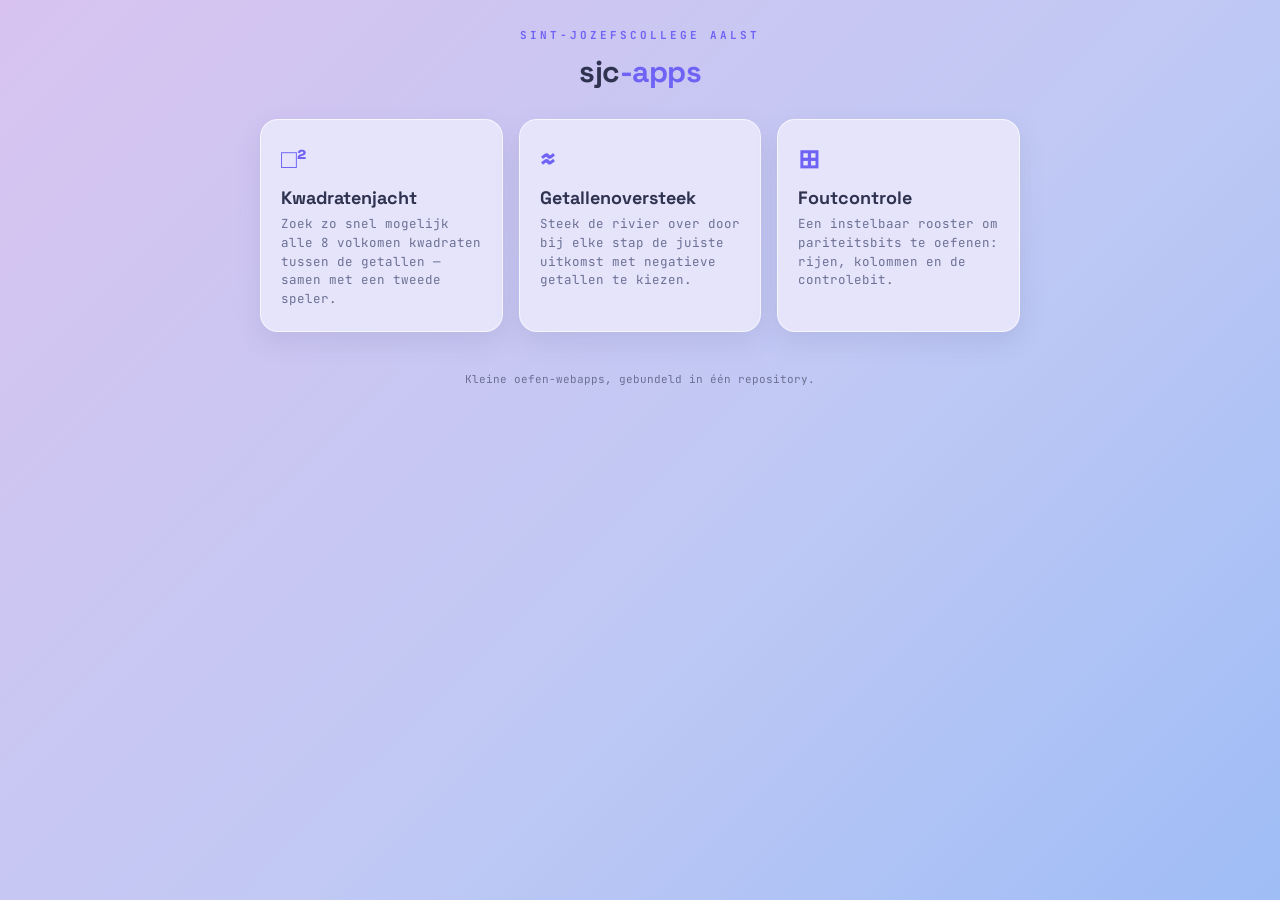
==== index.html @ 174e54f4 "Update links and headings in index.html" ====
<!DOCTYPE html>
<html lang="nl">
<head>
<meta charset="UTF-8">
<meta name="viewport" content="width=device-width, initial-scale=1.0">
<title>sjc-apps</title>
<link rel="stylesheet" href="shared/base.css">
<link rel="stylesheet" href="style.css">
</head>
<body>

<div class="wrap">
  <div class="masthead">
    <div class="eyebrow">Sint-Jozefscollege Aalst</div>
    <h1>sjc<span class="sup">-apps</span></h1>
  </div>

  <div class="app-grid">
    <a class="app-card" href="kwadratenjacht/">
      <div class="icon">□²</div>
      <h2>Kwadratenjacht</h2>
      <p>Zoek zo snel mogelijk alle 8 volkomen kwadraten tussen de getallen — samen met een tweede speler.</p>
    </a>

    <a class="app-card" href="oversteek/">
      <div class="icon">≈</div>
      <h2>Getallenoversteek</h2>
      <p>Steek de rivier over door bij elke stap de juiste uitkomst met negatieve getallen te kiezen.</p>
    </a>

    <a class="app-card" href="pariteitscontrole/">
      <div class="icon">⊞</div>
      <h2>Foutcontrole</h2>
      <p>Een instelbaar rooster om pariteitsbits te oefenen: rijen, kolommen en de controlebit.</p>
    </a>
  </div>

  <div class="footer-row">
    <p class="hint">Kleine oefen-webapps, gebundeld in één repository.</p>
  </div>
</div>

</body>
</html>
---- shared/base.css ----
@import url('https://fonts.googleapis.com/css2?family=Space+Grotesk:wght@500;600;700&family=JetBrains+Mono:wght@400;500;700&display=swap');

:root{
  --bg-1: #d8c3f0;
  --bg-2: #c1c9f4;
  --bg-3: #9fbdf6;

  --panel: #e6e4fb;
  --panel-border: #ffffffaa;

  --tile: #ffffff;
  --tile-shadow: rgba(60, 66, 110, 0.16);
  --tile-text: #2f3350;

  --accent: #6f63f5;
  --accent-2: #8b7ff8;

  --p1: #6f63f5;
  --p1-soft: #e3e0fd;
  --p2: #ef8a3d;
  --p2-soft: #fde8d4;

  --correct: #55c793;
  --correct-bg: #d9f5e6;
  --wrong: #f0587a;
  --wrong-bg: #fcdfe6;
  --missed: #f0a93b;
  --missed-bg: #fdecd0;

  --text: #2f3350;
  --text-muted: #6b7094;
}

*{ box-sizing: border-box; }

html,body{
  margin:0;
  padding:0;
  min-height: 100vh;
  font-family: 'JetBrains Mono', monospace;
  color: var(--text);
}

body{
  display:flex;
  align-items:flex-start;
  justify-content:center;
  padding: 28px 14px;
  background: linear-gradient(135deg, var(--bg-1) 0%, var(--bg-2) 55%, var(--bg-3) 100%);
  background-attachment: fixed;
}

.wrap{
  width: 100%;
  max-width: 920px;
}

.masthead{ text-align:center; margin-bottom: 18px; }
.masthead .eyebrow{
  font-size: 11px; letter-spacing: 3px; color: var(--accent);
  text-transform: uppercase; margin-bottom: 6px; font-weight: 700;
}
.masthead h1{
  font-family: 'Space Grotesk', sans-serif; font-weight: 700;
  font-size: 30px; margin: 0; letter-spacing: -0.5px; color: var(--text);
}
.masthead h1 .sup{ color: var(--accent); }

.hud{
  display:flex;
  justify-content: center;
  align-items:center;
  gap: 28px;
  margin-bottom: 14px;
  padding: 12px 20px;
  background: var(--panel);
  border: 1px solid var(--panel-border);
  border-radius: 14px;
  box-shadow: 0 6px 18px rgba(90, 90, 150, 0.12);
  flex-wrap: wrap;
}
.hud-item{ display:flex; flex-direction:column; gap: 2px; align-items:center; }
.hud-item .label{ font-size: 10px; letter-spacing: 1.5px; text-transform: uppercase; color: var(--text-muted); }
.hud-item .value{ font-family:'Space Grotesk', sans-serif; font-size: 20px; font-weight: 700; }

.progress-dots{ display:grid; gap: 5px; margin-bottom: 14px; }
.progress-dots .pd{
  height: 8px; border-radius: 4px; background: #ffffff;
  border: 1px solid #d9d6f2; transition: background 0.2s, border-color 0.2s, transform 0.2s;
}
.progress-dots .pd.on,
.progress-dots .pd.done{ background: var(--correct); border-color: var(--correct); }
.progress-dots .pd.current{ background: var(--accent); border-color: var(--accent); transform: scaleY(1.3); }

.footer-row{
  display:flex; justify-content: center; align-items:center;
  margin-top: 14px; gap: 10px; text-align:center;
}
.hint{ font-size: 11px; color: var(--text-muted); line-height: 1.5; }

.overlay{
  position: fixed; inset: 0; background: rgba(60, 55, 100, 0.35); backdrop-filter: blur(2px);
  display:none; align-items:center; justify-content:center; padding: 20px; z-index: 10;
}
.overlay.show{ display:flex; }

.notice{
  position: fixed;
  top: 16px;
  left: 50%;
  transform: translateX(-50%) translateY(-16px);
  z-index: 15;
  width: calc(100% - 28px);
  max-width: 400px;
  opacity: 0;
  pointer-events: none;
  transition: opacity 0.3s, transform 0.3s;
}
.notice.show{
  opacity: 1;
  transform: translateX(-50%) translateY(0);
  pointer-events: auto;
}
.notice .card{
  padding: 20px 22px;
  box-shadow: 0 14px 34px rgba(60, 55, 100, 0.32);
}
.notice .card .icon{ font-size: 26px; margin-bottom: 2px; }
.notice .card h2{ font-size: 17px; margin-bottom: 5px; }
.notice .card p{ font-size: 12px; margin-bottom: 14px; }
.notice .card .stat-row{ margin-bottom: 14px; gap: 18px; }
.notice .card .stat .n{ font-size: 19px; }
.notice button.primary{ padding: 9px 20px; font-size: 13px; }

.card{
  background: #ffffff; border: 1px solid var(--panel-border); border-radius: 20px;
  padding: 32px 28px; max-width: 400px; width:100%; text-align:center;
  box-shadow: 0 20px 50px rgba(60, 55, 100, 0.28);
}
.card .icon{ font-family:'Space Grotesk', sans-serif; font-size: 38px; font-weight: 700; margin-bottom: 6px; }
.card.start .icon{ color: var(--accent); }
.card.over .icon{ color: var(--wrong); }
.card.win .icon{ color: var(--correct); }

.card h2{ font-family:'Space Grotesk', sans-serif; margin: 0 0 8px; font-size: 22px; }
.card p{ color: var(--text-muted); font-size: 13px; line-height: 1.6; margin: 0 0 20px; }
.card .stat-row{ display:flex; justify-content:center; gap: 22px; margin-bottom: 22px; }
.card .stat{ display:flex; flex-direction:column; gap: 2px; }
.card .stat .n{ font-family:'Space Grotesk', sans-serif; font-size: 24px; font-weight: 700; color: var(--accent); }
.card .stat .l{ font-size: 10px; letter-spacing: 1px; text-transform: uppercase; color: var(--text-muted); }

button.primary{
  font-family:'Space Grotesk', sans-serif; font-weight: 700; font-size: 14px;
  color: #ffffff; background: var(--accent); border: none; border-radius: 10px;
  padding: 12px 26px; cursor: pointer; transition: transform 0.1s, filter 0.15s;
  box-shadow: 0 8px 18px rgba(111, 99, 245, 0.35);
}
button.primary:hover{ filter: brightness(1.06); }
button.primary:active{ transform: scale(0.97); }

@media (prefers-reduced-motion: reduce){
  *{ animation-duration: 0.01ms !important; transition-duration: 0.01ms !important; }
}
---- style.css ----
.wrap{ max-width: 760px; }

.masthead{ margin-bottom: 28px; }
.masthead .eyebrow{ margin-bottom: 10px; }

.app-grid{
  display: grid;
  grid-template-columns: repeat(auto-fit, minmax(220px, 1fr));
  gap: 16px;
}

.app-card{
  display: block;
  text-decoration: none;
  color: inherit;
  background: var(--panel);
  border: 1px solid var(--panel-border);
  border-radius: 18px;
  padding: 22px 20px;
  box-shadow: 0 10px 26px rgba(90, 90, 150, 0.14);
  transition: transform 0.15s, box-shadow 0.15s;
}
.app-card:hover{
  transform: translateY(-3px);
  box-shadow: 0 14px 32px rgba(90, 90, 150, 0.2);
}

.app-card .icon{
  font-family: 'Space Grotesk', sans-serif;
  font-size: 26px;
  font-weight: 700;
  color: var(--accent);
  margin-bottom: 10px;
}
.app-card h2{
  font-family: 'Space Grotesk', sans-serif;
  font-size: 18px;
  margin: 0 0 6px;
}
.app-card p{
  font-size: 12.5px;
  color: var(--text-muted);
  line-height: 1.5;
  margin: 0;
}

.footer-row{ margin-top: 28px; }
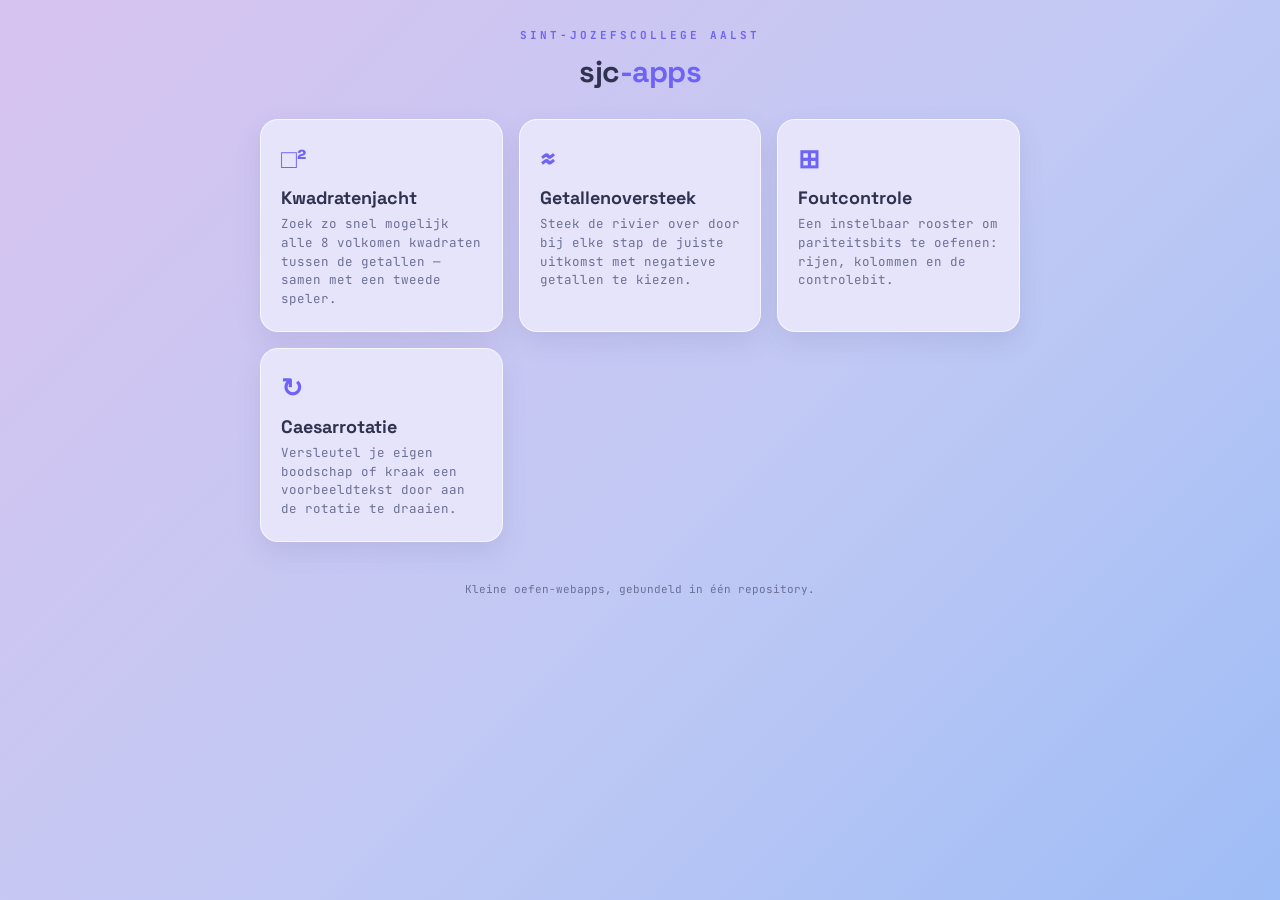
==== commit 5bc73fb8: "Added caesar rot" ====
--- a/index.html
+++ b/index.html
@@ -33,6 +33,12 @@
       <h2>Foutcontrole</h2>
       <p>Een instelbaar rooster om pariteitsbits te oefenen: rijen, kolommen en de controlebit.</p>
     </a>
+
+    <a class="app-card" href="caesarrotatie/">
+      <div class="icon">↻</div>
+      <h2>Caesarrotatie</h2>
+      <p>Versleutel je eigen boodschap of kraak een voorbeeldtekst door aan de rotatie te draaien.</p>
+    </a>
   </div>
 
   <div class="footer-row">
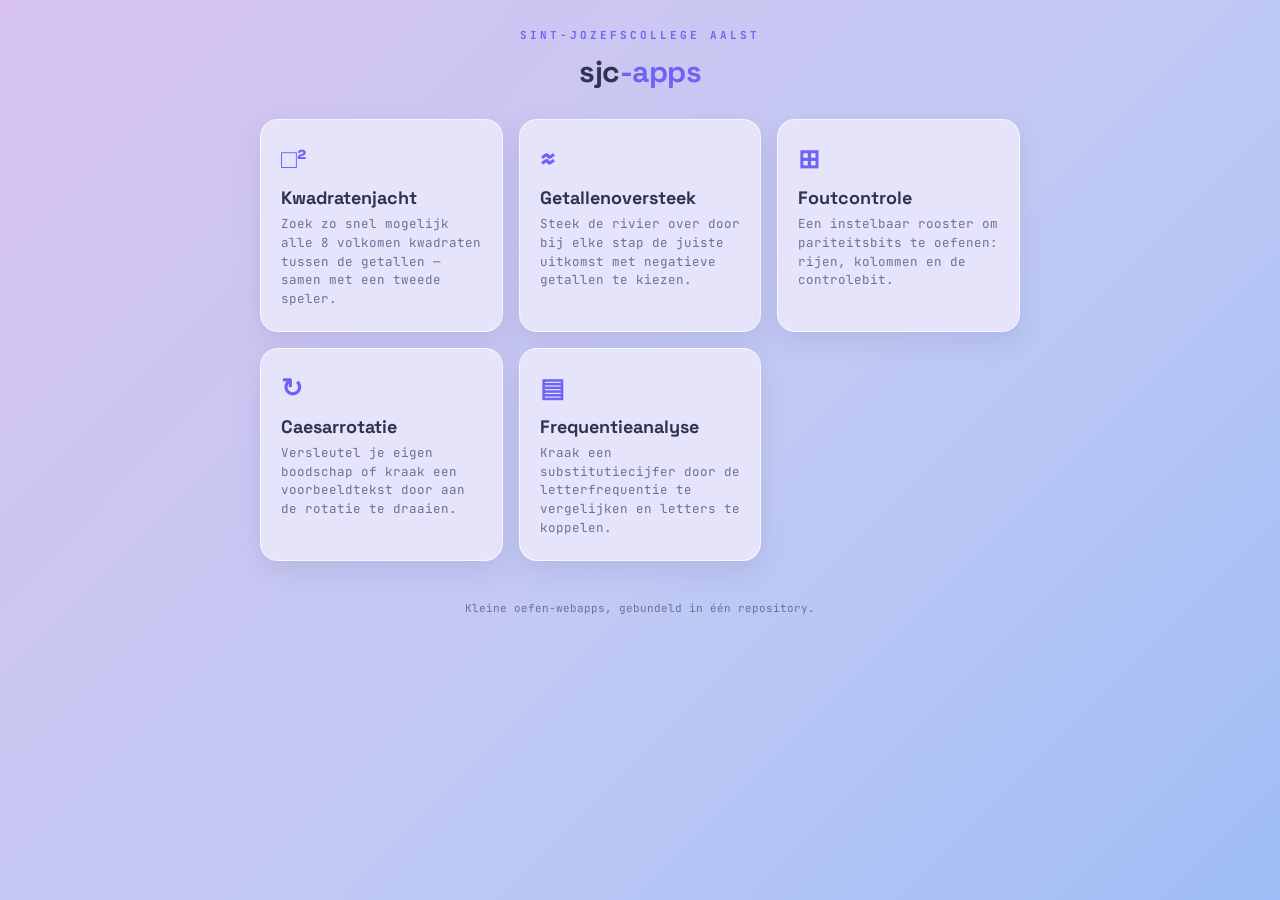
==== commit 85d6fff9: "Frequentieanalyse toegevoegd." ====
--- a/index.html
+++ b/index.html
@@ -39,6 +39,12 @@
       <h2>Caesarrotatie</h2>
       <p>Versleutel je eigen boodschap of kraak een voorbeeldtekst door aan de rotatie te draaien.</p>
     </a>
+
+    <a class="app-card" href="frequentieanalyse/">
+      <div class="icon">▤</div>
+      <h2>Frequentieanalyse</h2>
+      <p>Kraak een substitutiecijfer door de letterfrequentie te vergelijken en letters te koppelen.</p>
+    </a>
   </div>
 
   <div class="footer-row">
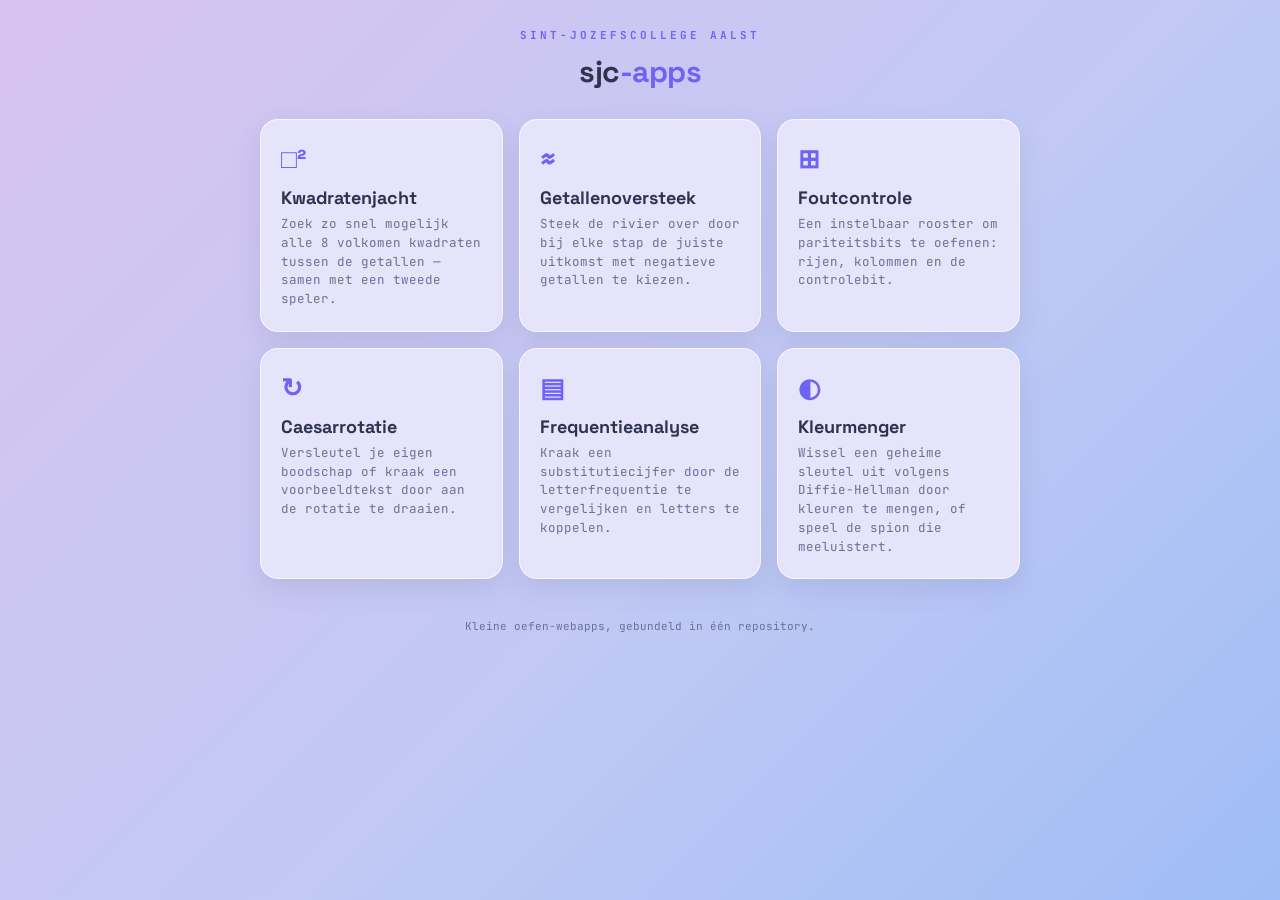
==== commit 708e7d2b: "Added Diffie-Hellmann" ====
--- a/index.html
+++ b/index.html
@@ -45,6 +45,12 @@
       <h2>Frequentieanalyse</h2>
       <p>Kraak een substitutiecijfer door de letterfrequentie te vergelijken en letters te koppelen.</p>
     </a>
+
+    <a class="app-card" href="kleurmenger/">
+      <div class="icon">◐</div>
+      <h2>Kleurmenger</h2>
+      <p>Wissel een geheime sleutel uit volgens Diffie-Hellman door kleuren te mengen, of speel de spion die meeluistert.</p>
+    </a>
   </div>
 
   <div class="footer-row">
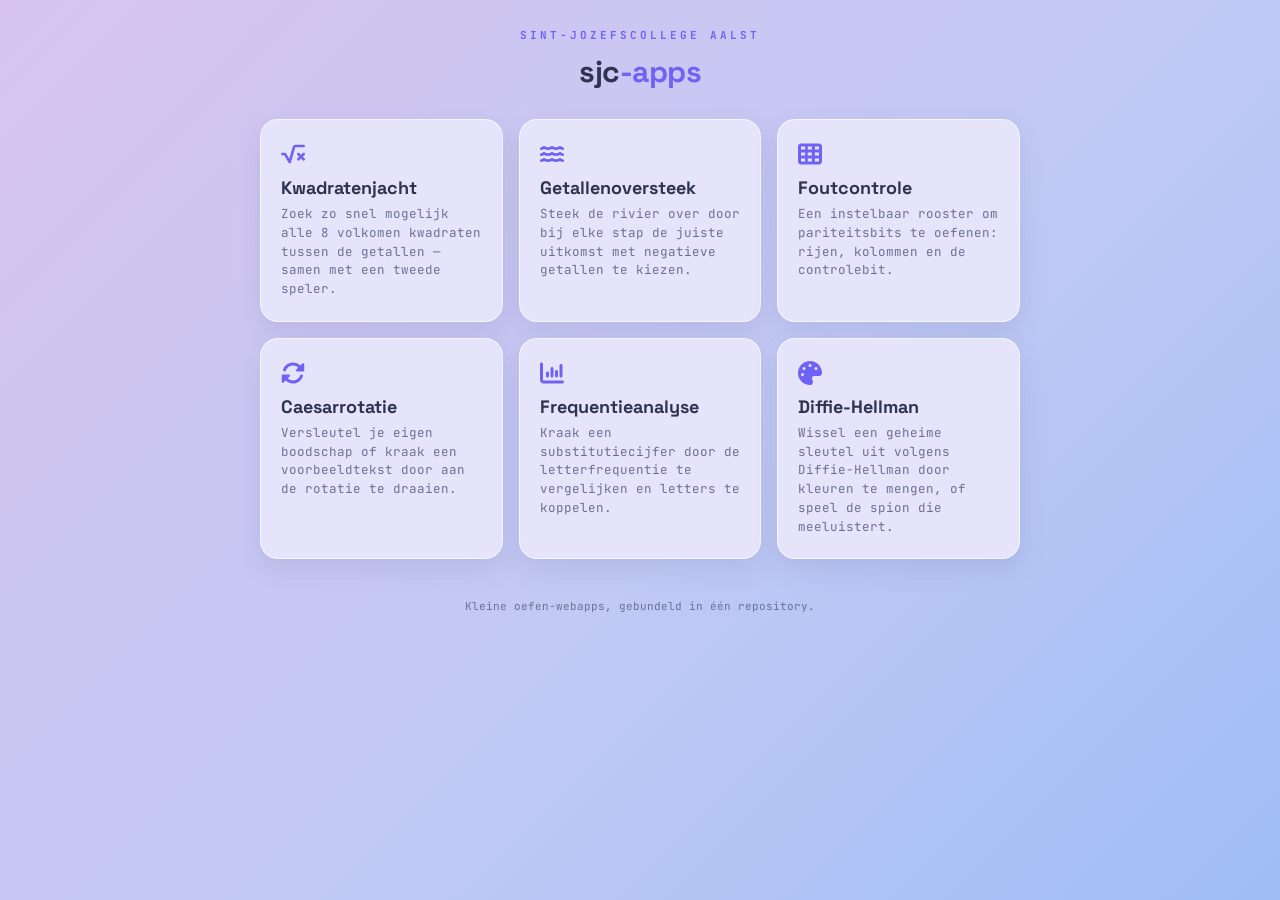
==== commit 004e320f: "Icon change + refactor" ====
--- a/index.html
+++ b/index.html
@@ -17,38 +17,38 @@
 
   <div class="app-grid">
     <a class="app-card" href="kwadratenjacht/">
-      <div class="icon">□²</div>
+      <div class="icon"><svg viewBox="0 0 576 512" fill="currentColor" aria-hidden="true"><path d="M282.6 78.1c8-27.3 33-46.1 61.4-46.1l200 0c17.7 0 32 14.3 32 32s-14.3 32-32 32L344 96 238.7 457c-3.6 12.3-14.1 21.2-26.8 22.8s-25.1-4.6-31.5-15.6L77.6 288 32 288c-17.7 0-32-14.3-32-32s14.3-32 32-32l45.6 0c22.8 0 43.8 12.1 55.3 31.8l65.2 111.8L282.6 78.1zM393.4 233.4c12.5-12.5 32.8-12.5 45.3 0L480 274.7l41.4-41.4c12.5-12.5 32.8-12.5 45.3 0s12.5 32.8 0 45.3L525.3 320l41.4 41.4c12.5 12.5 12.5 32.8 0 45.3s-32.8 12.5-45.3 0L480 365.3l-41.4 41.4c-12.5 12.5-32.8 12.5-45.3 0s-12.5-32.8 0-45.3L434.7 320l-41.4-41.4c-12.5-12.5-12.5-32.8 0-45.3z"/></svg></div>
       <h2>Kwadratenjacht</h2>
       <p>Zoek zo snel mogelijk alle 8 volkomen kwadraten tussen de getallen — samen met een tweede speler.</p>
     </a>
 
     <a class="app-card" href="oversteek/">
-      <div class="icon">≈</div>
+      <div class="icon"><svg viewBox="0 0 576 512" fill="currentColor" aria-hidden="true"><path d="M269.5 69.9c11.1-7.9 25.9-7.9 37 0C329 85.4 356.5 96 384 96c26.9 0 55.4-10.8 77.4-26.1c0 0 0 0 0 0c11.9-8.5 28.1-7.8 39.2 1.7c14.4 11.9 32.5 21 50.6 25.2c17.2 4 27.9 21.2 23.9 38.4s-21.2 27.9-38.4 23.9c-24.5-5.7-44.9-16.5-58.2-25C449.5 149.7 417 160 384 160c-31.9 0-60.6-9.9-80.4-18.9c-5.8-2.7-11.1-5.3-15.6-7.7c-4.5 2.4-9.7 5.1-15.6 7.7c-19.8 9-48.5 18.9-80.4 18.9c-33 0-65.5-10.3-94.5-25.8c-13.4 8.4-33.7 19.3-58.2 25c-17.2 4-34.4-6.7-38.4-23.9s6.7-34.4 23.9-38.4C42.8 92.6 61 83.5 75.3 71.6c11.1-9.5 27.3-10.1 39.2-1.7c0 0 0 0 0 0C136.7 85.2 165.1 96 192 96c27.5 0 55-10.6 77.5-26.1zm37 288C329 373.4 356.5 384 384 384c26.9 0 55.4-10.8 77.4-26.1c0 0 0 0 0 0c11.9-8.5 28.1-7.8 39.2 1.7c14.4 11.9 32.5 21 50.6 25.2c17.2 4 27.9 21.2 23.9 38.4s-21.2 27.9-38.4 23.9c-24.5-5.7-44.9-16.5-58.2-25C449.5 437.7 417 448 384 448c-31.9 0-60.6-9.9-80.4-18.9c-5.8-2.7-11.1-5.3-15.6-7.7c-4.5 2.4-9.7 5.1-15.6 7.7c-19.8 9-48.5 18.9-80.4 18.9c-33 0-65.5-10.3-94.5-25.8c-13.4 8.4-33.7 19.3-58.2 25c-17.2 4-34.4-6.7-38.4-23.9s6.7-34.4 23.9-38.4c18.1-4.2 36.2-13.3 50.6-25.2c11.1-9.4 27.3-10.1 39.2-1.7c0 0 0 0 0 0C136.7 373.2 165.1 384 192 384c27.5 0 55-10.6 77.5-26.1c11.1-7.9 25.9-7.9 37 0zm0-144C329 229.4 356.5 240 384 240c26.9 0 55.4-10.8 77.4-26.1c0 0 0 0 0 0c11.9-8.5 28.1-7.8 39.2 1.7c14.4 11.9 32.5 21 50.6 25.2c17.2 4 27.9 21.2 23.9 38.4s-21.2 27.9-38.4 23.9c-24.5-5.7-44.9-16.5-58.2-25C449.5 293.7 417 304 384 304c-31.9 0-60.6-9.9-80.4-18.9c-5.8-2.7-11.1-5.3-15.6-7.7c-4.5 2.4-9.7 5.1-15.6 7.7c-19.8 9-48.5 18.9-80.4 18.9c-33 0-65.5-10.3-94.5-25.8c-13.4 8.4-33.7 19.3-58.2 25c-17.2 4-34.4-6.7-38.4-23.9s6.7-34.4 23.9-38.4c18.1-4.2 36.2-13.3 50.6-25.2c11.1-9.5 27.3-10.1 39.2-1.7c0 0 0 0 0 0C136.7 229.2 165.1 240 192 240c27.5 0 55-10.6 77.5-26.1c11.1-7.9 25.9-7.9 37 0z"/></svg></div>
       <h2>Getallenoversteek</h2>
       <p>Steek de rivier over door bij elke stap de juiste uitkomst met negatieve getallen te kiezen.</p>
     </a>
 
     <a class="app-card" href="pariteitscontrole/">
-      <div class="icon">⊞</div>
+      <div class="icon"><svg viewBox="0 0 512 512" fill="currentColor" aria-hidden="true"><path d="M64 32C28.7 32 0 60.7 0 96L0 416c0 35.3 28.7 64 64 64l384 0c35.3 0 64-28.7 64-64l0-320c0-35.3-28.7-64-64-64L64 32zm88 64l0 64-88 0 0-64 88 0zm56 0l88 0 0 64-88 0 0-64zm240 0l0 64-88 0 0-64 88 0zM64 224l88 0 0 64-88 0 0-64zm232 0l0 64-88 0 0-64 88 0zm64 0l88 0 0 64-88 0 0-64zM152 352l0 64-88 0 0-64 88 0zm56 0l88 0 0 64-88 0 0-64zm240 0l0 64-88 0 0-64 88 0z"/></svg></div>
       <h2>Foutcontrole</h2>
       <p>Een instelbaar rooster om pariteitsbits te oefenen: rijen, kolommen en de controlebit.</p>
     </a>
 
     <a class="app-card" href="caesarrotatie/">
-      <div class="icon">↻</div>
+      <div class="icon"><svg viewBox="0 0 512 512" fill="currentColor" aria-hidden="true"><path d="M142.9 142.9c-17.5 17.5-30.1 38-37.8 59.8c-5.9 16.7-24.2 25.4-40.8 19.5s-25.4-24.2-19.5-40.8C55.6 150.7 73.2 122 97.6 97.6c87.2-87.2 228.3-87.5 315.8-1L455 55c6.9-6.9 17.2-8.9 26.2-5.2s14.8 12.5 14.8 22.2l0 128c0 13.3-10.7 24-24 24l-8.4 0c0 0 0 0 0 0L344 224c-9.7 0-18.5-5.8-22.2-14.8s-1.7-19.3 5.2-26.2l41.1-41.1c-62.6-61.5-163.1-61.2-225.3 1zM16 312c0-13.3 10.7-24 24-24l7.6 0 .7 0L168 288c9.7 0 18.5 5.8 22.2 14.8s1.7 19.3-5.2 26.2l-41.1 41.1c62.6 61.5 163.1 61.2 225.3-1c17.5-17.5 30.1-38 37.8-59.8c5.9-16.7 24.2-25.4 40.8-19.5s25.4 24.2 19.5 40.8c-10.8 30.6-28.4 59.3-52.9 83.8c-87.2 87.2-228.3 87.5-315.8 1L57 457c-6.9 6.9-17.2 8.9-26.2 5.2S16 449.7 16 440l0-119.6 0-.7 0-7.6z"/></svg></div>
       <h2>Caesarrotatie</h2>
       <p>Versleutel je eigen boodschap of kraak een voorbeeldtekst door aan de rotatie te draaien.</p>
     </a>
 
     <a class="app-card" href="frequentieanalyse/">
-      <div class="icon">▤</div>
+      <div class="icon"><svg viewBox="0 0 512 512" fill="currentColor" aria-hidden="true"><path d="M32 32c17.7 0 32 14.3 32 32l0 336c0 8.8 7.2 16 16 16l400 0c17.7 0 32 14.3 32 32s-14.3 32-32 32L80 480c-44.2 0-80-35.8-80-80L0 64C0 46.3 14.3 32 32 32zM160 224c17.7 0 32 14.3 32 32l0 64c0 17.7-14.3 32-32 32s-32-14.3-32-32l0-64c0-17.7 14.3-32 32-32zm128-64l0 160c0 17.7-14.3 32-32 32s-32-14.3-32-32l0-160c0-17.7 14.3-32 32-32s32 14.3 32 32zm64 32c17.7 0 32 14.3 32 32l0 96c0 17.7-14.3 32-32 32s-32-14.3-32-32l0-96c0-17.7 14.3-32 32-32zM480 96l0 224c0 17.7-14.3 32-32 32s-32-14.3-32-32l0-224c0-17.7 14.3-32 32-32s32 14.3 32 32z"/></svg></div>
       <h2>Frequentieanalyse</h2>
       <p>Kraak een substitutiecijfer door de letterfrequentie te vergelijken en letters te koppelen.</p>
     </a>
 
-    <a class="app-card" href="kleurmenger/">
-      <div class="icon">◐</div>
-      <h2>Kleurmenger</h2>
+    <a class="app-card" href="diffie-hellman/">
+      <div class="icon"><svg viewBox="0 0 512 512" fill="currentColor" aria-hidden="true"><path d="M512 256c0 .9 0 1.8 0 2.7c-.4 36.5-33.6 61.3-70.1 61.3L344 320c-26.5 0-48 21.5-48 48c0 3.4 .4 6.7 1 9.9c2.1 10.2 6.5 20 10.8 29.9c6.1 13.8 12.1 27.5 12.1 42c0 31.8-21.6 60.7-53.4 62c-3.5 .1-7 .2-10.6 .2C114.6 512 0 397.4 0 256S114.6 0 256 0S512 114.6 512 256zM128 288a32 32 0 1 0 -64 0 32 32 0 1 0 64 0zm0-96a32 32 0 1 0 0-64 32 32 0 1 0 0 64zM288 96a32 32 0 1 0 -64 0 32 32 0 1 0 64 0zm96 96a32 32 0 1 0 0-64 32 32 0 1 0 0 64z"/></svg></div>
+      <h2>Diffie-Hellman</h2>
       <p>Wissel een geheime sleutel uit volgens Diffie-Hellman door kleuren te mengen, of speel de spion die meeluistert.</p>
     </a>
   </div>
--- a/style.css
+++ b/style.css
@@ -26,11 +26,13 @@
 }
 
 .app-card .icon{
-  font-family: 'Space Grotesk', sans-serif;
-  font-size: 26px;
-  font-weight: 700;
   color: var(--accent);
   margin-bottom: 10px;
+}
+.app-card .icon svg{
+  width: 24px;
+  height: 24px;
+  display: block;
 }
 .app-card h2{
   font-family: 'Space Grotesk', sans-serif;
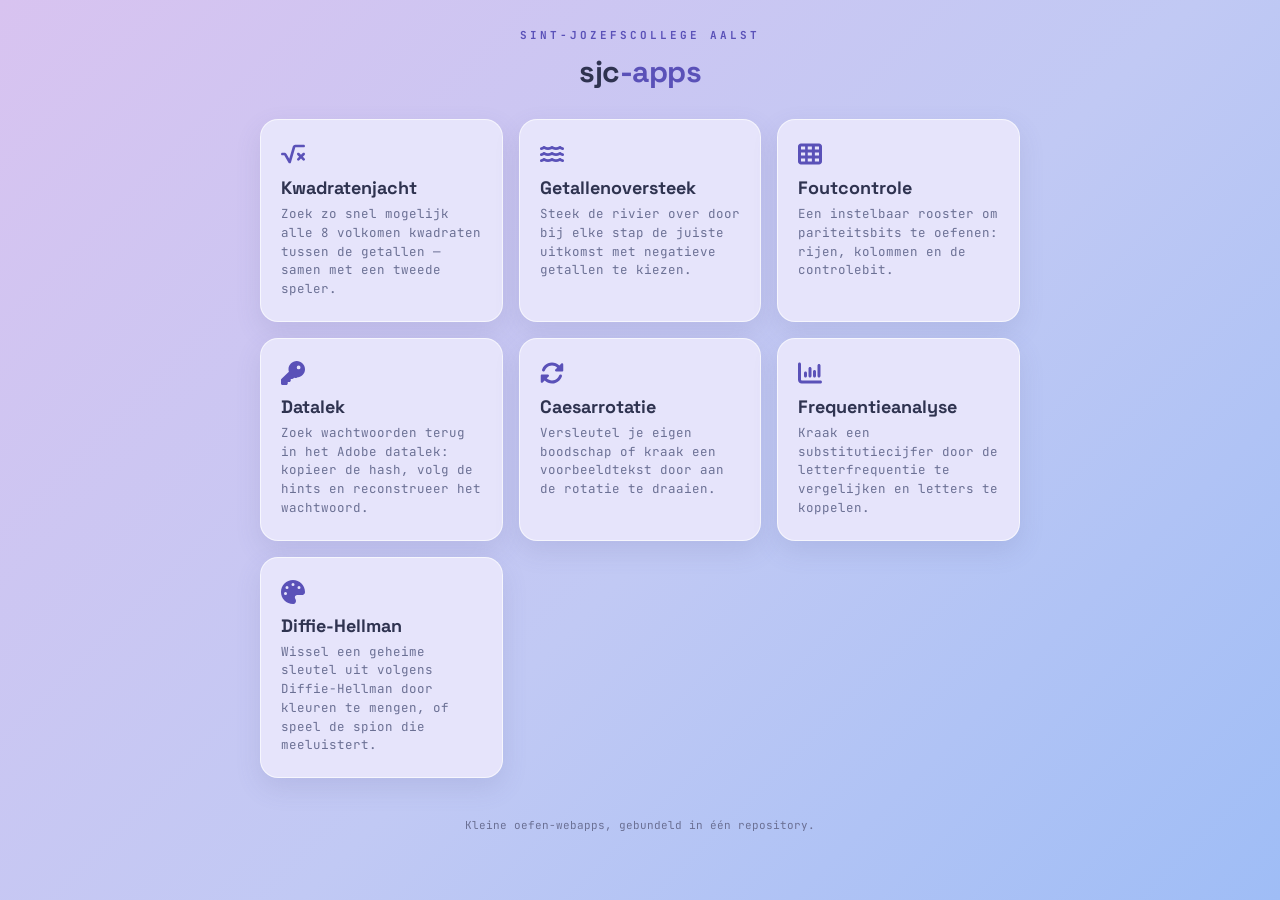
==== commit ce7f0f35: "Add 'Datalek' mini-app for password recovery from Adobe data leak" ====
--- a/index.html
+++ b/index.html
@@ -17,40 +17,76 @@
 
   <div class="app-grid">
     <a class="app-card" href="kwadratenjacht/">
-      <div class="icon"><svg viewBox="0 0 576 512" fill="currentColor" aria-hidden="true"><path d="M282.6 78.1c8-27.3 33-46.1 61.4-46.1l200 0c17.7 0 32 14.3 32 32s-14.3 32-32 32L344 96 238.7 457c-3.6 12.3-14.1 21.2-26.8 22.8s-25.1-4.6-31.5-15.6L77.6 288 32 288c-17.7 0-32-14.3-32-32s14.3-32 32-32l45.6 0c22.8 0 43.8 12.1 55.3 31.8l65.2 111.8L282.6 78.1zM393.4 233.4c12.5-12.5 32.8-12.5 45.3 0L480 274.7l41.4-41.4c12.5-12.5 32.8-12.5 45.3 0s12.5 32.8 0 45.3L525.3 320l41.4 41.4c12.5 12.5 12.5 32.8 0 45.3s-32.8 12.5-45.3 0L480 365.3l-41.4 41.4c-12.5 12.5-32.8 12.5-45.3 0s-12.5-32.8 0-45.3L434.7 320l-41.4-41.4c-12.5-12.5-12.5-32.8 0-45.3z"/></svg></div>
+      <div class="icon">
+        <svg viewBox="0 0 576 512" fill="currentColor" aria-hidden="true">
+          <path d="M282.6 78.1c8-27.3 33-46.1 61.4-46.1l200 0c17.7 0 32 14.3 32 32s-14.3 32-32 32L344 96 238.7 457c-3.6 12.3-14.1 21.2-26.8 22.8s-25.1-4.6-31.5-15.6L77.6 288 32 288c-17.7 0-32-14.3-32-32s14.3-32 32-32l45.6 0c22.8 0 43.8 12.1 55.3 31.8l65.2 111.8L282.6 78.1zM393.4 233.4c12.5-12.5 32.8-12.5 45.3 0L480 274.7l41.4-41.4c12.5-12.5 32.8-12.5 45.3 0s12.5 32.8 0 45.3L525.3 320l41.4 41.4c12.5 12.5 12.5 32.8 0 45.3s-32.8 12.5-45.3 0L480 365.3l-41.4 41.4c-12.5 12.5-32.8 12.5-45.3 0s-12.5-32.8 0-45.3L434.7 320l-41.4-41.4c-12.5-12.5-12.5-32.8 0-45.3z"/>
+        </svg>
+      </div>
       <h2>Kwadratenjacht</h2>
       <p>Zoek zo snel mogelijk alle 8 volkomen kwadraten tussen de getallen — samen met een tweede speler.</p>
     </a>
 
     <a class="app-card" href="oversteek/">
-      <div class="icon"><svg viewBox="0 0 576 512" fill="currentColor" aria-hidden="true"><path d="M269.5 69.9c11.1-7.9 25.9-7.9 37 0C329 85.4 356.5 96 384 96c26.9 0 55.4-10.8 77.4-26.1c0 0 0 0 0 0c11.9-8.5 28.1-7.8 39.2 1.7c14.4 11.9 32.5 21 50.6 25.2c17.2 4 27.9 21.2 23.9 38.4s-21.2 27.9-38.4 23.9c-24.5-5.7-44.9-16.5-58.2-25C449.5 149.7 417 160 384 160c-31.9 0-60.6-9.9-80.4-18.9c-5.8-2.7-11.1-5.3-15.6-7.7c-4.5 2.4-9.7 5.1-15.6 7.7c-19.8 9-48.5 18.9-80.4 18.9c-33 0-65.5-10.3-94.5-25.8c-13.4 8.4-33.7 19.3-58.2 25c-17.2 4-34.4-6.7-38.4-23.9s6.7-34.4 23.9-38.4C42.8 92.6 61 83.5 75.3 71.6c11.1-9.5 27.3-10.1 39.2-1.7c0 0 0 0 0 0C136.7 85.2 165.1 96 192 96c27.5 0 55-10.6 77.5-26.1zm37 288C329 373.4 356.5 384 384 384c26.9 0 55.4-10.8 77.4-26.1c0 0 0 0 0 0c11.9-8.5 28.1-7.8 39.2 1.7c14.4 11.9 32.5 21 50.6 25.2c17.2 4 27.9 21.2 23.9 38.4s-21.2 27.9-38.4 23.9c-24.5-5.7-44.9-16.5-58.2-25C449.5 437.7 417 448 384 448c-31.9 0-60.6-9.9-80.4-18.9c-5.8-2.7-11.1-5.3-15.6-7.7c-4.5 2.4-9.7 5.1-15.6 7.7c-19.8 9-48.5 18.9-80.4 18.9c-33 0-65.5-10.3-94.5-25.8c-13.4 8.4-33.7 19.3-58.2 25c-17.2 4-34.4-6.7-38.4-23.9s6.7-34.4 23.9-38.4c18.1-4.2 36.2-13.3 50.6-25.2c11.1-9.4 27.3-10.1 39.2-1.7c0 0 0 0 0 0C136.7 373.2 165.1 384 192 384c27.5 0 55-10.6 77.5-26.1c11.1-7.9 25.9-7.9 37 0zm0-144C329 229.4 356.5 240 384 240c26.9 0 55.4-10.8 77.4-26.1c0 0 0 0 0 0c11.9-8.5 28.1-7.8 39.2 1.7c14.4 11.9 32.5 21 50.6 25.2c17.2 4 27.9 21.2 23.9 38.4s-21.2 27.9-38.4 23.9c-24.5-5.7-44.9-16.5-58.2-25C449.5 293.7 417 304 384 304c-31.9 0-60.6-9.9-80.4-18.9c-5.8-2.7-11.1-5.3-15.6-7.7c-4.5 2.4-9.7 5.1-15.6 7.7c-19.8 9-48.5 18.9-80.4 18.9c-33 0-65.5-10.3-94.5-25.8c-13.4 8.4-33.7 19.3-58.2 25c-17.2 4-34.4-6.7-38.4-23.9s6.7-34.4 23.9-38.4c18.1-4.2 36.2-13.3 50.6-25.2c11.1-9.5 27.3-10.1 39.2-1.7c0 0 0 0 0 0C136.7 229.2 165.1 240 192 240c27.5 0 55-10.6 77.5-26.1c11.1-7.9 25.9-7.9 37 0z"/></svg></div>
+      <div class="icon">
+        <svg viewBox="0 0 576 512" fill="currentColor" aria-hidden="true">
+          <path d="M269.5 69.9c11.1-7.9 25.9-7.9 37 0C329 85.4 356.5 96 384 96c26.9 0 55.4-10.8 77.4-26.1c0 0 0 0 0 0c11.9-8.5 28.1-7.8 39.2 1.7c14.4 11.9 32.5 21 50.6 25.2c17.2 4 27.9 21.2 23.9 38.4s-21.2 27.9-38.4 23.9c-24.5-5.7-44.9-16.5-58.2-25C449.5 149.7 417 160 384 160c-31.9 0-60.6-9.9-80.4-18.9c-5.8-2.7-11.1-5.3-15.6-7.7c-4.5 2.4-9.7 5.1-15.6 7.7c-19.8 9-48.5 18.9-80.4 18.9c-33 0-65.5-10.3-94.5-25.8c-13.4 8.4-33.7 19.3-58.2 25c-17.2 4-34.4-6.7-38.4-23.9s6.7-34.4 23.9-38.4C42.8 92.6 61 83.5 75.3 71.6c11.1-9.5 27.3-10.1 39.2-1.7c0 0 0 0 0 0C136.7 85.2 165.1 96 192 96c27.5 0 55-10.6 77.5-26.1zm37 288C329 373.4 356.5 384 384 384c26.9 0 55.4-10.8 77.4-26.1c0 0 0 0 0 0c11.9-8.5 28.1-7.8 39.2 1.7c14.4 11.9 32.5 21 50.6 25.2c17.2 4 27.9 21.2 23.9 38.4s-21.2 27.9-38.4 23.9c-24.5-5.7-44.9-16.5-58.2-25C449.5 437.7 417 448 384 448c-31.9 0-60.6-9.9-80.4-18.9c-5.8-2.7-11.1-5.3-15.6-7.7c-4.5 2.4-9.7 5.1-15.6 7.7c-19.8 9-48.5 18.9-80.4 18.9c-33 0-65.5-10.3-94.5-25.8c-13.4 8.4-33.7 19.3-58.2 25c-17.2 4-34.4-6.7-38.4-23.9s6.7-34.4 23.9-38.4c18.1-4.2 36.2-13.3 50.6-25.2c11.1-9.4 27.3-10.1 39.2-1.7c0 0 0 0 0 0C136.7 373.2 165.1 384 192 384c27.5 0 55-10.6 77.5-26.1c11.1-7.9 25.9-7.9 37 0zm0-144C329 229.4 356.5 240 384 240c26.9 0 55.4-10.8 77.4-26.1c0 0 0 0 0 0c11.9-8.5 28.1-7.8 39.2 1.7c14.4 11.9 32.5 21 50.6 25.2c17.2 4 27.9 21.2 23.9 38.4s-21.2 27.9-38.4 23.9c-24.5-5.7-44.9-16.5-58.2-25C449.5 293.7 417 304 384 304c-31.9 0-60.6-9.9-80.4-18.9c-5.8-2.7-11.1-5.3-15.6-7.7c-4.5 2.4-9.7 5.1-15.6 7.7c-19.8 9-48.5 18.9-80.4 18.9c-33 0-65.5-10.3-94.5-25.8c-13.4 8.4-33.7 19.3-58.2 25c-17.2 4-34.4-6.7-38.4-23.9s6.7-34.4 23.9-38.4c18.1-4.2 36.2-13.3 50.6-25.2c11.1-9.5 27.3-10.1 39.2-1.7c0 0 0 0 0 0C136.7 229.2 165.1 240 192 240c27.5 0 55-10.6 77.5-26.1c11.1-7.9 25.9-7.9 37 0z"/>
+        </svg>
+      </div>
       <h2>Getallenoversteek</h2>
       <p>Steek de rivier over door bij elke stap de juiste uitkomst met negatieve getallen te kiezen.</p>
     </a>
 
     <a class="app-card" href="pariteitscontrole/">
-      <div class="icon"><svg viewBox="0 0 512 512" fill="currentColor" aria-hidden="true"><path d="M64 32C28.7 32 0 60.7 0 96L0 416c0 35.3 28.7 64 64 64l384 0c35.3 0 64-28.7 64-64l0-320c0-35.3-28.7-64-64-64L64 32zm88 64l0 64-88 0 0-64 88 0zm56 0l88 0 0 64-88 0 0-64zm240 0l0 64-88 0 0-64 88 0zM64 224l88 0 0 64-88 0 0-64zm232 0l0 64-88 0 0-64 88 0zm64 0l88 0 0 64-88 0 0-64zM152 352l0 64-88 0 0-64 88 0zm56 0l88 0 0 64-88 0 0-64zm240 0l0 64-88 0 0-64 88 0z"/></svg></div>
+      <div class="icon">
+        <svg viewBox="0 0 512 512" fill="currentColor" aria-hidden="true">
+          <path d="M64 32C28.7 32 0 60.7 0 96L0 416c0 35.3 28.7 64 64 64l384 0c35.3 0 64-28.7 64-64l0-320c0-35.3-28.7-64-64-64L64 32zm88 64l0 64-88 0 0-64 88 0zm56 0l88 0 0 64-88 0 0-64zm240 0l0 64-88 0 0-64 88 0zM64 224l88 0 0 64-88 0 0-64zm232 0l0 64-88 0 0-64 88 0zm64 0l88 0 0 64-88 0 0-64zM152 352l0 64-88 0 0-64 88 0zm56 0l88 0 0 64-88 0 0-64zm240 0l0 64-88 0 0-64 88 0z"/>
+        </svg>
+      </div>
       <h2>Foutcontrole</h2>
       <p>Een instelbaar rooster om pariteitsbits te oefenen: rijen, kolommen en de controlebit.</p>
     </a>
 
+    <a class="app-card" href="datalek/">
+      <div class="icon">
+        <svg viewBox="0 0 512 512" fill="currentColor" aria-hidden="true">
+          <path d="M336 352c97.2 0 176-78.8 176-176S433.2 0 336 0S160 78.8 160 176c0 18.7 2.9 36.8 8.3 53.7L7 383c-4.5 4.5-7 10.6-7 17l0 80c0 17.7 14.3 32 32 32l80 0c17.7 0 32-14.3 32-32l0-32 32 0c17.7 0 32-14.3 32-32l0-32 32 0c8.5 0 16.6-3.4 22.6-9.4l19.7-19.7c16.9 5.4 35 8.4 53.7 8.4zM376 96a40 40 0 1 1 0 80 40 40 0 1 1 0-80z"/>
+        </svg>
+      </div>
+      <h2>Datalek</h2>
+      <p>Zoek wachtwoorden terug in het Adobe datalek: kopieer de hash, volg de hints en reconstrueer het wachtwoord.</p>
+    </a>
+
     <a class="app-card" href="caesarrotatie/">
-      <div class="icon"><svg viewBox="0 0 512 512" fill="currentColor" aria-hidden="true"><path d="M142.9 142.9c-17.5 17.5-30.1 38-37.8 59.8c-5.9 16.7-24.2 25.4-40.8 19.5s-25.4-24.2-19.5-40.8C55.6 150.7 73.2 122 97.6 97.6c87.2-87.2 228.3-87.5 315.8-1L455 55c6.9-6.9 17.2-8.9 26.2-5.2s14.8 12.5 14.8 22.2l0 128c0 13.3-10.7 24-24 24l-8.4 0c0 0 0 0 0 0L344 224c-9.7 0-18.5-5.8-22.2-14.8s-1.7-19.3 5.2-26.2l41.1-41.1c-62.6-61.5-163.1-61.2-225.3 1zM16 312c0-13.3 10.7-24 24-24l7.6 0 .7 0L168 288c9.7 0 18.5 5.8 22.2 14.8s1.7 19.3-5.2 26.2l-41.1 41.1c62.6 61.5 163.1 61.2 225.3-1c17.5-17.5 30.1-38 37.8-59.8c5.9-16.7 24.2-25.4 40.8-19.5s25.4 24.2 19.5 40.8c-10.8 30.6-28.4 59.3-52.9 83.8c-87.2 87.2-228.3 87.5-315.8 1L57 457c-6.9 6.9-17.2 8.9-26.2 5.2S16 449.7 16 440l0-119.6 0-.7 0-7.6z"/></svg></div>
+      <div class="icon">
+        <svg viewBox="0 0 512 512" fill="currentColor" aria-hidden="true">
+          <path d="M142.9 142.9c-17.5 17.5-30.1 38-37.8 59.8c-5.9 16.7-24.2 25.4-40.8 19.5s-25.4-24.2-19.5-40.8C55.6 150.7 73.2 122 97.6 97.6c87.2-87.2 228.3-87.5 315.8-1L455 55c6.9-6.9 17.2-8.9 26.2-5.2s14.8 12.5 14.8 22.2l0 128c0 13.3-10.7 24-24 24l-8.4 0c0 0 0 0 0 0L344 224c-9.7 0-18.5-5.8-22.2-14.8s-1.7-19.3 5.2-26.2l41.1-41.1c-62.6-61.5-163.1-61.2-225.3 1zM16 312c0-13.3 10.7-24 24-24l7.6 0 .7 0L168 288c9.7 0 18.5 5.8 22.2 14.8s1.7 19.3-5.2 26.2l-41.1 41.1c62.6 61.5 163.1 61.2 225.3-1c17.5-17.5 30.1-38 37.8-59.8c5.9-16.7 24.2-25.4 40.8-19.5s25.4 24.2 19.5 40.8c-10.8 30.6-28.4 59.3-52.9 83.8c-87.2 87.2-228.3 87.5-315.8 1L57 457c-6.9 6.9-17.2 8.9-26.2 5.2S16 449.7 16 440l0-119.6 0-.7 0-7.6z"/>
+        </svg>
+      </div>
       <h2>Caesarrotatie</h2>
       <p>Versleutel je eigen boodschap of kraak een voorbeeldtekst door aan de rotatie te draaien.</p>
     </a>
 
     <a class="app-card" href="frequentieanalyse/">
-      <div class="icon"><svg viewBox="0 0 512 512" fill="currentColor" aria-hidden="true"><path d="M32 32c17.7 0 32 14.3 32 32l0 336c0 8.8 7.2 16 16 16l400 0c17.7 0 32 14.3 32 32s-14.3 32-32 32L80 480c-44.2 0-80-35.8-80-80L0 64C0 46.3 14.3 32 32 32zM160 224c17.7 0 32 14.3 32 32l0 64c0 17.7-14.3 32-32 32s-32-14.3-32-32l0-64c0-17.7 14.3-32 32-32zm128-64l0 160c0 17.7-14.3 32-32 32s-32-14.3-32-32l0-160c0-17.7 14.3-32 32-32s32 14.3 32 32zm64 32c17.7 0 32 14.3 32 32l0 96c0 17.7-14.3 32-32 32s-32-14.3-32-32l0-96c0-17.7 14.3-32 32-32zM480 96l0 224c0 17.7-14.3 32-32 32s-32-14.3-32-32l0-224c0-17.7 14.3-32 32-32s32 14.3 32 32z"/></svg></div>
+      <div class="icon">
+        <svg viewBox="0 0 512 512" fill="currentColor" aria-hidden="true">
+          <path d="M32 32c17.7 0 32 14.3 32 32l0 336c0 8.8 7.2 16 16 16l400 0c17.7 0 32 14.3 32 32s-14.3 32-32 32L80 480c-44.2 0-80-35.8-80-80L0 64C0 46.3 14.3 32 32 32zM160 224c17.7 0 32 14.3 32 32l0 64c0 17.7-14.3 32-32 32s-32-14.3-32-32l0-64c0-17.7 14.3-32 32-32zm128-64l0 160c0 17.7-14.3 32-32 32s-32-14.3-32-32l0-160c0-17.7 14.3-32 32-32s32 14.3 32 32zm64 32c17.7 0 32 14.3 32 32l0 96c0 17.7-14.3 32-32 32s-32-14.3-32-32l0-96c0-17.7 14.3-32 32-32zM480 96l0 224c0 17.7-14.3 32-32 32s-32-14.3-32-32l0-224c0-17.7 14.3-32 32-32s32 14.3 32 32z"/>
+        </svg>
+      </div>
       <h2>Frequentieanalyse</h2>
       <p>Kraak een substitutiecijfer door de letterfrequentie te vergelijken en letters te koppelen.</p>
     </a>
 
     <a class="app-card" href="diffie-hellman/">
-      <div class="icon"><svg viewBox="0 0 512 512" fill="currentColor" aria-hidden="true"><path d="M512 256c0 .9 0 1.8 0 2.7c-.4 36.5-33.6 61.3-70.1 61.3L344 320c-26.5 0-48 21.5-48 48c0 3.4 .4 6.7 1 9.9c2.1 10.2 6.5 20 10.8 29.9c6.1 13.8 12.1 27.5 12.1 42c0 31.8-21.6 60.7-53.4 62c-3.5 .1-7 .2-10.6 .2C114.6 512 0 397.4 0 256S114.6 0 256 0S512 114.6 512 256zM128 288a32 32 0 1 0 -64 0 32 32 0 1 0 64 0zm0-96a32 32 0 1 0 0-64 32 32 0 1 0 0 64zM288 96a32 32 0 1 0 -64 0 32 32 0 1 0 64 0zm96 96a32 32 0 1 0 0-64 32 32 0 1 0 0 64z"/></svg></div>
+      <div class="icon">
+        <svg viewBox="0 0 512 512" fill="currentColor" aria-hidden="true">
+          <path d="M512 256c0 .9 0 1.8 0 2.7c-.4 36.5-33.6 61.3-70.1 61.3L344 320c-26.5 0-48 21.5-48 48c0 3.4 .4 6.7 1 9.9c2.1 10.2 6.5 20 10.8 29.9c6.1 13.8 12.1 27.5 12.1 42c0 31.8-21.6 60.7-53.4 62c-3.5 .1-7 .2-10.6 .2C114.6 512 0 397.4 0 256S114.6 0 256 0S512 114.6 512 256zM128 288a32 32 0 1 0 -64 0 32 32 0 1 0 64 0zm0-96a32 32 0 1 0 0-64 32 32 0 1 0 0 64zM288 96a32 32 0 1 0 -64 0 32 32 0 1 0 64 0zm96 96a32 32 0 1 0 0-64 32 32 0 1 0 0 64z"/>
+        </svg>
+      </div>
       <h2>Diffie-Hellman</h2>
       <p>Wissel een geheime sleutel uit volgens Diffie-Hellman door kleuren te mengen, of speel de spion die meeluistert.</p>
     </a>
+
+    
   </div>
 
   <div class="footer-row">
--- a/shared/base.css
+++ b/shared/base.css
@@ -12,10 +12,10 @@
   --tile-shadow: rgba(60, 66, 110, 0.16);
   --tile-text: #2f3350;
 
-  --accent: #6f63f5;
-  --accent-2: #8b7ff8;
+  --accent: #5a51b8;
+  --accent-2: #7c75cc;
 
-  --p1: #6f63f5;
+  --p1: #5a51b8;
   --p1-soft: #e3e0fd;
   --p2: #ef8a3d;
   --p2-soft: #fde8d4;
@@ -153,7 +153,7 @@
   font-family:'Space Grotesk', sans-serif; font-weight: 700; font-size: 14px;
   color: #ffffff; background: var(--accent); border: none; border-radius: 10px;
   padding: 12px 26px; cursor: pointer; transition: transform 0.1s, filter 0.15s;
-  box-shadow: 0 8px 18px rgba(111, 99, 245, 0.35);
+  box-shadow: 0 8px 18px rgba(90, 81, 184, 0.35);
 }
 button.primary:hover{ filter: brightness(1.06); }
 button.primary:active{ transform: scale(0.97); }
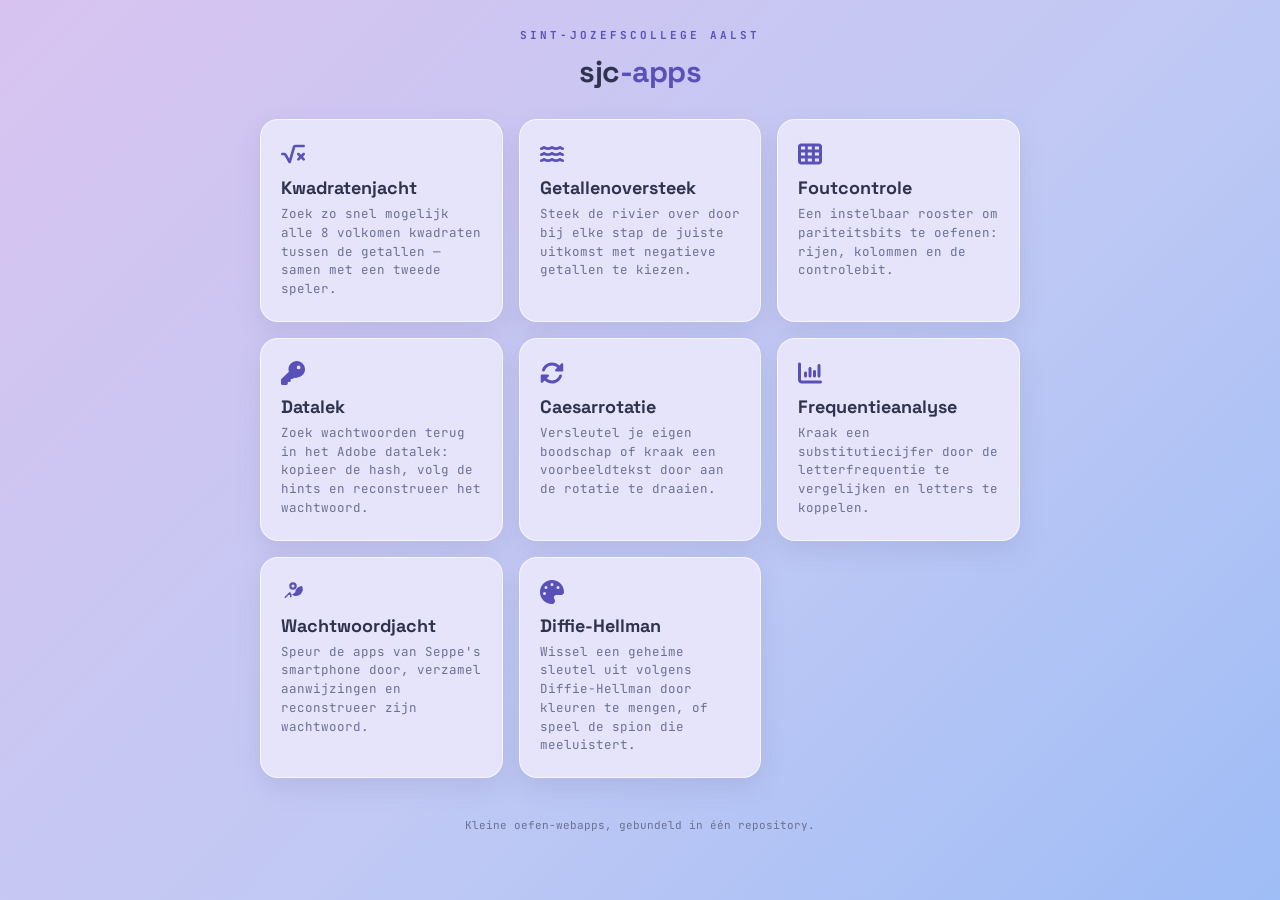
==== commit 1d6ae1f2: "Add initial CSS styles for wachtwoordjacht application layout and components" ====
--- a/index.html
+++ b/index.html
@@ -76,6 +76,16 @@
       <p>Kraak een substitutiecijfer door de letterfrequentie te vergelijken en letters te koppelen.</p>
     </a>
 
+    <a class="app-card" href="wachtwoordjacht/">
+      <div class="icon">
+        <svg viewBox="0 0 448 512" fill="currentColor" aria-hidden="true">
+          <path d="M304 128a80 80 0 1 0 -160 0 80 80 0 1 0 160 0zM416 128A144 144 0 1 1 155.4 249.4L48 356.7 48 384l32 0 0-32 32 0 0-32 32 0 16 0 0 16 0 32 32 0 0-32 0-32 22.7 0L272.6 260.6A144 144 0 0 1 416 128zM224 96a32 32 0 1 1 0 64 32 32 0 1 1 0-64z"/>
+        </svg>
+      </div>
+      <h2>Wachtwoordjacht</h2>
+      <p>Speur de apps van Seppe's smartphone door, verzamel aanwijzingen en reconstrueer zijn wachtwoord.</p>
+    </a>
+
     <a class="app-card" href="diffie-hellman/">
       <div class="icon">
         <svg viewBox="0 0 512 512" fill="currentColor" aria-hidden="true">
--- a/shared/base.css
+++ b/shared/base.css
@@ -70,7 +70,6 @@
   display:flex;
   justify-content: center;
   align-items:center;
-  gap: 28px;
   margin-bottom: 14px;
   padding: 12px 20px;
   background: var(--panel);
@@ -79,11 +78,12 @@
   box-shadow: 0 6px 18px rgba(90, 90, 150, 0.12);
   flex-wrap: wrap;
 }
-.hud-item{ display:flex; flex-direction:column; gap: 2px; align-items:center; }
+/* margin i.p.v. flex `gap` -- oude Chromium (Clevertouch-borden) kent geen flex gap */
+.hud-item{ display:flex; flex-direction:column; align-items:center; margin: 4px 14px; }
 .hud-item .label{ font-size: 10px; letter-spacing: 1.5px; text-transform: uppercase; color: var(--text-muted); }
-.hud-item .value{ font-family:'Space Grotesk', sans-serif; font-size: 20px; font-weight: 700; }
+.hud-item .value{ font-family:'Space Grotesk', sans-serif; font-size: 20px; font-weight: 700; margin-top: 2px; }
 
-.progress-dots{ display:grid; gap: 5px; margin-bottom: 14px; }
+.progress-dots{ display:grid; grid-gap: 5px; gap: 5px; margin-bottom: 14px; }
 .progress-dots .pd{
   height: 8px; border-radius: 4px; background: #ffffff;
   border: 1px solid #d9d6f2; transition: background 0.2s, border-color 0.2s, transform 0.2s;
@@ -94,12 +94,15 @@
 
 .footer-row{
   display:flex; justify-content: center; align-items:center;
-  margin-top: 14px; gap: 10px; text-align:center;
+  margin-top: 14px; text-align:center;
 }
+.footer-row > * + *{ margin-left: 10px; }
 .hint{ font-size: 11px; color: var(--text-muted); line-height: 1.5; }
 
 .overlay{
-  position: fixed; inset: 0; background: rgba(60, 55, 100, 0.35); backdrop-filter: blur(2px);
+  position: fixed; top: 0; right: 0; bottom: 0; left: 0;
+  background: rgba(60, 55, 100, 0.35);
+  -webkit-backdrop-filter: blur(2px); backdrop-filter: blur(2px);
   display:none; align-items:center; justify-content:center; padding: 20px; z-index: 10;
 }
 .overlay.show{ display:flex; }
@@ -128,7 +131,8 @@
 .notice .card .icon{ font-size: 26px; margin-bottom: 2px; }
 .notice .card h2{ font-size: 17px; margin-bottom: 5px; }
 .notice .card p{ font-size: 12px; margin-bottom: 14px; }
-.notice .card .stat-row{ margin-bottom: 14px; gap: 18px; }
+.notice .card .stat-row{ margin-bottom: 14px; }
+.notice .card .stat{ margin: 0 9px; }
 .notice .card .stat .n{ font-size: 19px; }
 .notice button.primary{ padding: 9px 20px; font-size: 13px; }
 
@@ -144,8 +148,9 @@
 
 .card h2{ font-family:'Space Grotesk', sans-serif; margin: 0 0 8px; font-size: 22px; }
 .card p{ color: var(--text-muted); font-size: 13px; line-height: 1.6; margin: 0 0 20px; }
-.card .stat-row{ display:flex; justify-content:center; gap: 22px; margin-bottom: 22px; }
-.card .stat{ display:flex; flex-direction:column; gap: 2px; }
+.card .stat-row{ display:flex; justify-content:center; margin-bottom: 22px; }
+.card .stat{ display:flex; flex-direction:column; margin: 0 11px; }
+.card .stat .l{ margin-top: 2px; }
 .card .stat .n{ font-family:'Space Grotesk', sans-serif; font-size: 24px; font-weight: 700; color: var(--accent); }
 .card .stat .l{ font-size: 10px; letter-spacing: 1px; text-transform: uppercase; color: var(--text-muted); }
 
--- a/style.css
+++ b/style.css
@@ -6,6 +6,7 @@
 .app-grid{
   display: grid;
   grid-template-columns: repeat(auto-fit, minmax(220px, 1fr));
+  grid-gap: 16px;
   gap: 16px;
 }
 
